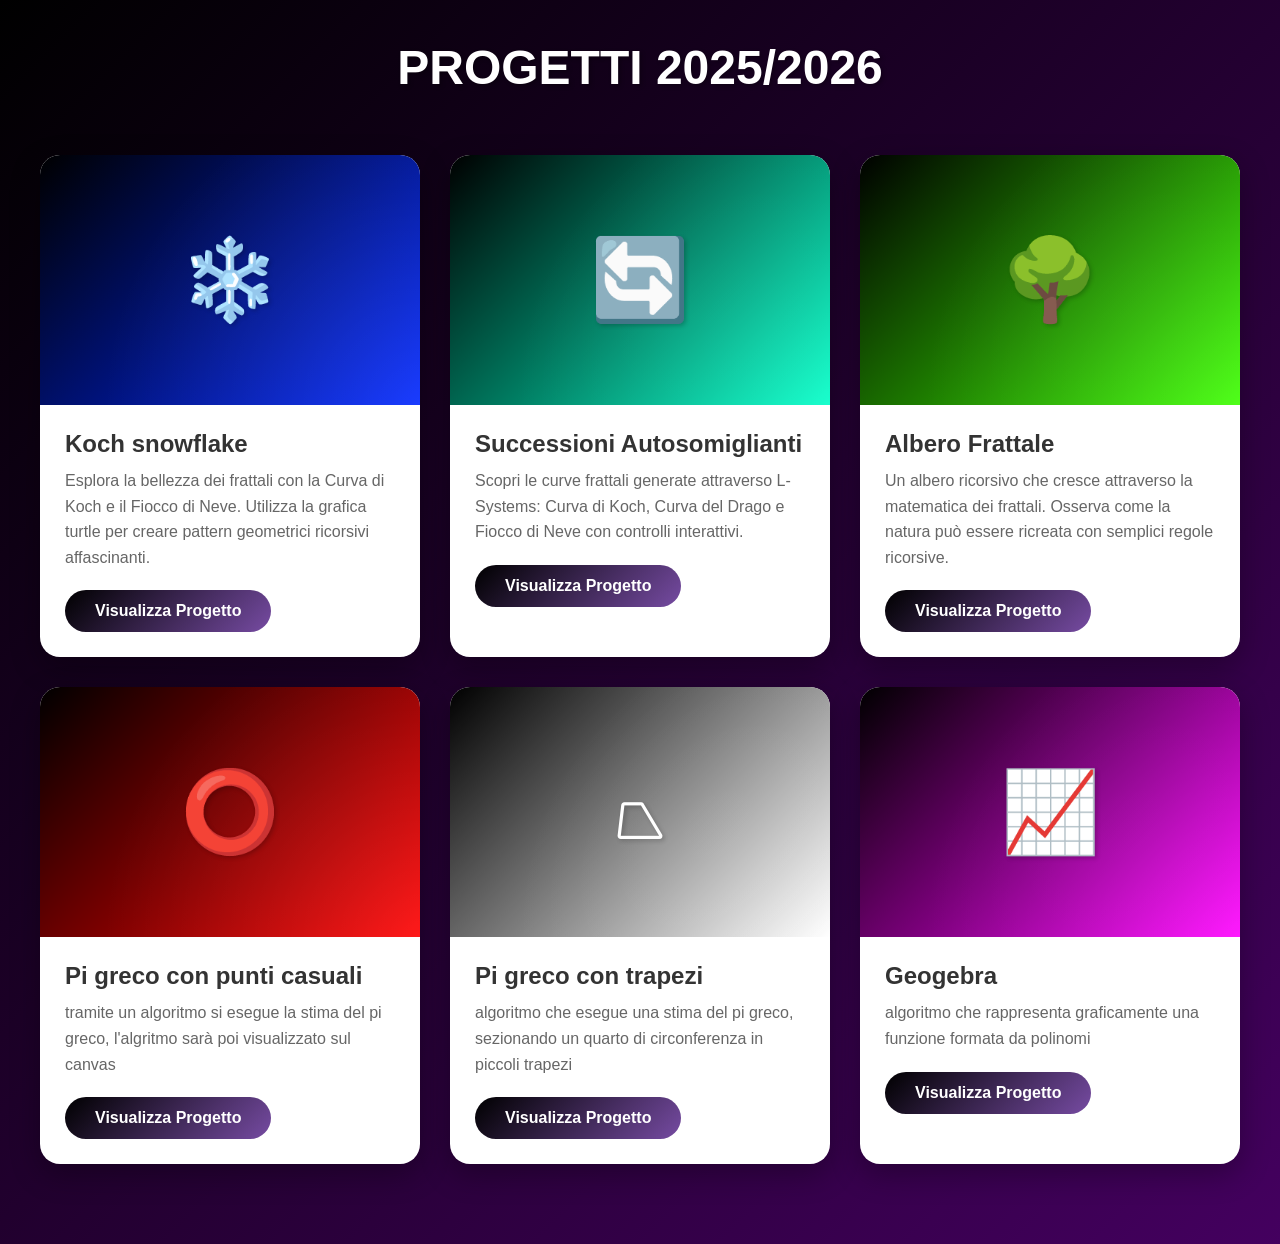
==== index.html @ 7d27c7db "Add files via upload" ====
<!DOCTYPE html>
<html lang="it">
<head>
    <meta charset="UTF-8">
    <meta name="viewport" content="width=device-width, initial-scale=1.0">
    <title>Bentama Ahmed Ramzi- Progetti</title>
    <style>
        * {
            margin: 0;
            padding: 0;
            box-sizing: border-box;
        }

        body {
            font-family: 'Segoe UI', Tahoma, Geneva, Verdana, sans-serif;
            background: linear-gradient(135deg, #000000 0%, #44005f 100%);
            min-height: 100vh;
            padding: 40px 20px;
        }

        .container {
            max-width: 1200px;
            margin: 0 auto;
        }

        header {
            text-align: center;
            color: white;
            margin-bottom: 60px;
            animation: fadeInDown 0.8s ease-out;
        }

        h1 {
            font-size: 3em;
            margin-bottom: 10px;
            text-shadow: 2px 2px 4px rgba(0,0,0,0.3);
        }

        .subtitle {
            font-size: 1.2em;
            opacity: 0.9;
        }

        .projects-grid {
            display: grid;
            grid-template-columns: repeat(auto-fit, minmax(320px, 1fr));
            gap: 30px;
            margin-bottom: 40px;
        }

        .project-card {
            background: white;
            border-radius: 20px;
            overflow: hidden;
            box-shadow: 0 10px 30px rgba(0,0,0,0.3);
            transition: transform 0.3s ease, box-shadow 0.3s ease;
            animation: fadeInUp 0.8s ease-out;
            animation-fill-mode: both;
        }

        .project-card:nth-child(1) { animation-delay: 0.1s; }
        .project-card:nth-child(2) { animation-delay: 0.2s; }
        .project-card:nth-child(3) { animation-delay: 0.3s; }
        .project-card:nth-child(4) { animation-delay: 0.1s; }
        .project-card:nth-child(5) { animation-delay: 0.2s; }
        .project-card:nth-child(6) { animation-delay: 0.3s; }

        .no-animation {
            animation-play-state: paused !important;
        }          



        .project-card:hover {
            transform: translateY(-10px);
            box-shadow: 0 15px 40px rgba(0,0,0,0.4);
        }

        .project-preview {
            height: 250px;
            background: linear-gradient(135deg, #a200ff 0%, #00eeff 100%);
            display: flex;
            align-items: center;
            justify-content: center;
            position: relative;
            overflow: hidden;
        }

        .project-preview::before {
            content: '';
            position: absolute;
            width: 200%;
            height: 200%;
            background: radial-gradient(circle, rgba(255,255,255,0.1) 0%, transparent 70%);
        }

        .preview-icon {
            font-size: 80px;
            color: white;
            z-index: 1;
            text-shadow: 2px 2px 4px rgba(0,0,0,0.2);
        }

        .project-card:nth-child(1) .project-preview {
            background: linear-gradient(135deg, #000000 0%, #0026ff 100%);
        }

        .project-card:nth-child(2) .project-preview {
            background: linear-gradient(135deg, #000000 0%, #00ffc8 100%);
        }

        .project-card:nth-child(3) .project-preview {
            background: linear-gradient(135deg, #000000 0%, #3cff00 100%);
        }

        .project-card:nth-child(4) .project-preview {
            background: linear-gradient(135deg, #000000 0%, #ff0000 100%);
        }
        .project-card:nth-child(5) .project-preview {
            background: linear-gradient(135deg, #000000 0%, #ffffff 100%);
        }
        .project-card:nth-child(6) .project-preview {
            background: linear-gradient(135deg, #000000 0%, #ff00ff 100%);
        }

        .project-preview::before {
            top: 0;
            left: 0;
        }

        .project-preview::before {
            z-index: 0;
        }
        
        .project-preview > * {
            position: relative;
            z-index: 1;
        }



        .project-info {
            padding: 25px;
        }

        .project-title {
            font-size: 1.5em;
            color: #333;
            margin-bottom: 10px;
        }

        .project-description {
            color: #666;
            line-height: 1.6;
            margin-bottom: 20px;
        }

        .project-link {
            display: inline-block;
            padding: 12px 30px;
            background: linear-gradient(135deg, #000000 0%, #764ba2 100%);
            color: white;
            text-decoration: none;
            border-radius: 25px;
            transition: all 0.3s ease;
            font-weight: 600;
        }

        .project-link:hover {
            transform: scale(1.05);
            box-shadow: 0 5px 15px rgba(102, 126, 234, 0.4);
        }

        
        @keyframes fadeInDown {
            from {
                opacity: 0;
                transform: translateY(-30px);
            }
            to {
                opacity: 1;
                transform: translateY(0);
            }
        }

        @keyframes fadeInUp {
            from {
                opacity: 0;
                transform: translateY(30px);
            }
            to {
                opacity: 1;
                transform: translateY(0);
            }
        }

        @keyframes pulse {
            0%, 100% {
                transform: scale(1);
                opacity: 1;
            }
            50% {
                transform: scale(1.1);
                opacity: 0.8;
            }
        }

        @media (max-width: 768px) {
            h1 {
                font-size: 2em;
            }
            
            .subtitle {
                font-size: 1em;
            }
            
            .projects-grid {
                grid-template-columns: 1fr;
            }
        }
    </style>
</head>
<body>
    <div class="container">
        <header>
            <h1>PROGETTI 2025/2026</h1>
        
        </header>

        <div class="projects-grid">
            <div class="project-card">
                <div class="project-preview">
                    <div class="preview-icon">❄️</div>
                </div>
                <div class="project-info">
                    <h2 class="project-title">Koch snowflake</h2>
                    <p class="project-description">
                        Esplora la bellezza dei frattali con la Curva di Koch e il Fiocco di Neve. 
                        Utilizza la grafica turtle per creare pattern geometrici ricorsivi affascinanti.
                    </p>
                    <a href="Snow.html" class="project-link">Visualizza Progetto</a>
                </div>
            </div>

            <div class="project-card">
                <div class="project-preview">
                    <div class="preview-icon">🔄</div>
                </div>
                <div class="project-info">
                    <h2 class="project-title">Successioni Autosomiglianti</h2>
                    <p class="project-description">
                        Scopri le curve frattali generate attraverso L-Systems: Curva di Koch, 
                        Curva del Drago e Fiocco di Neve con controlli interattivi.
                    </p>
                    <a href="Succesioni.html" class="project-link">Visualizza Progetto</a>
                </div>
            </div>

            <div class="project-card">
                <div class="project-preview">
                    <div class="preview-icon">🌳</div>
                </div>
                <div class="project-info">
                    <h2 class="project-title">Albero Frattale</h2>
                    <p class="project-description">
                        Un albero ricorsivo che cresce attraverso la matematica dei frattali. 
                        Osserva come la natura può essere ricreata con semplici regole ricorsive.
                    </p>
                    <a href="TREE.html" class="project-link">Visualizza Progetto</a>
                </div>
            </div>
                <div class="project-card">
                    <div class="project-preview">
                        <div class="preview-icon">⭕</div>
                    </div>
                    <div class="project-info">
                        <h2 class="project-title">Pi greco con punti casuali</h2>
                        <p class="project-description">
                            tramite un algoritmo si esegue la stima del pi greco, l'algritmo sarà poi visualizzato sul
                            canvas 
                        </p>
                        <a href="monaco.html" class="project-link">Visualizza Progetto</a>
                    </div>
                </div>
            <div class="project-card">
                <div class="project-preview">
                    <div class="preview-icon">⏢</div>
                </div>
                <div class="project-info">
                    <h2 class="project-title">Pi greco con trapezi</h2>
                    <p class="project-description">
                        algoritmo che esegue una stima del pi greco, sezionando un quarto di circonferenza in piccoli trapezi
                    </p>
                    <a href="trapezi.html" class="project-link">Visualizza Progetto</a>
                </div>
            </div>
            <div class="project-card">
                <div class="project-preview">
                    <div class="preview-icon">📈</div>
                </div>
                <div class="project-info">
                    <h2 class="project-title">Geogebra</h2>
                    <p class="project-description">
                        algoritmo che rappresenta graficamente una funzione formata da polinomi
                    </p>
                    <a href="funzione.html" class="project-link">Visualizza Progetto</a>
                </div>
            </div>
                

        </div>



        
    </div>
</body>
</html>
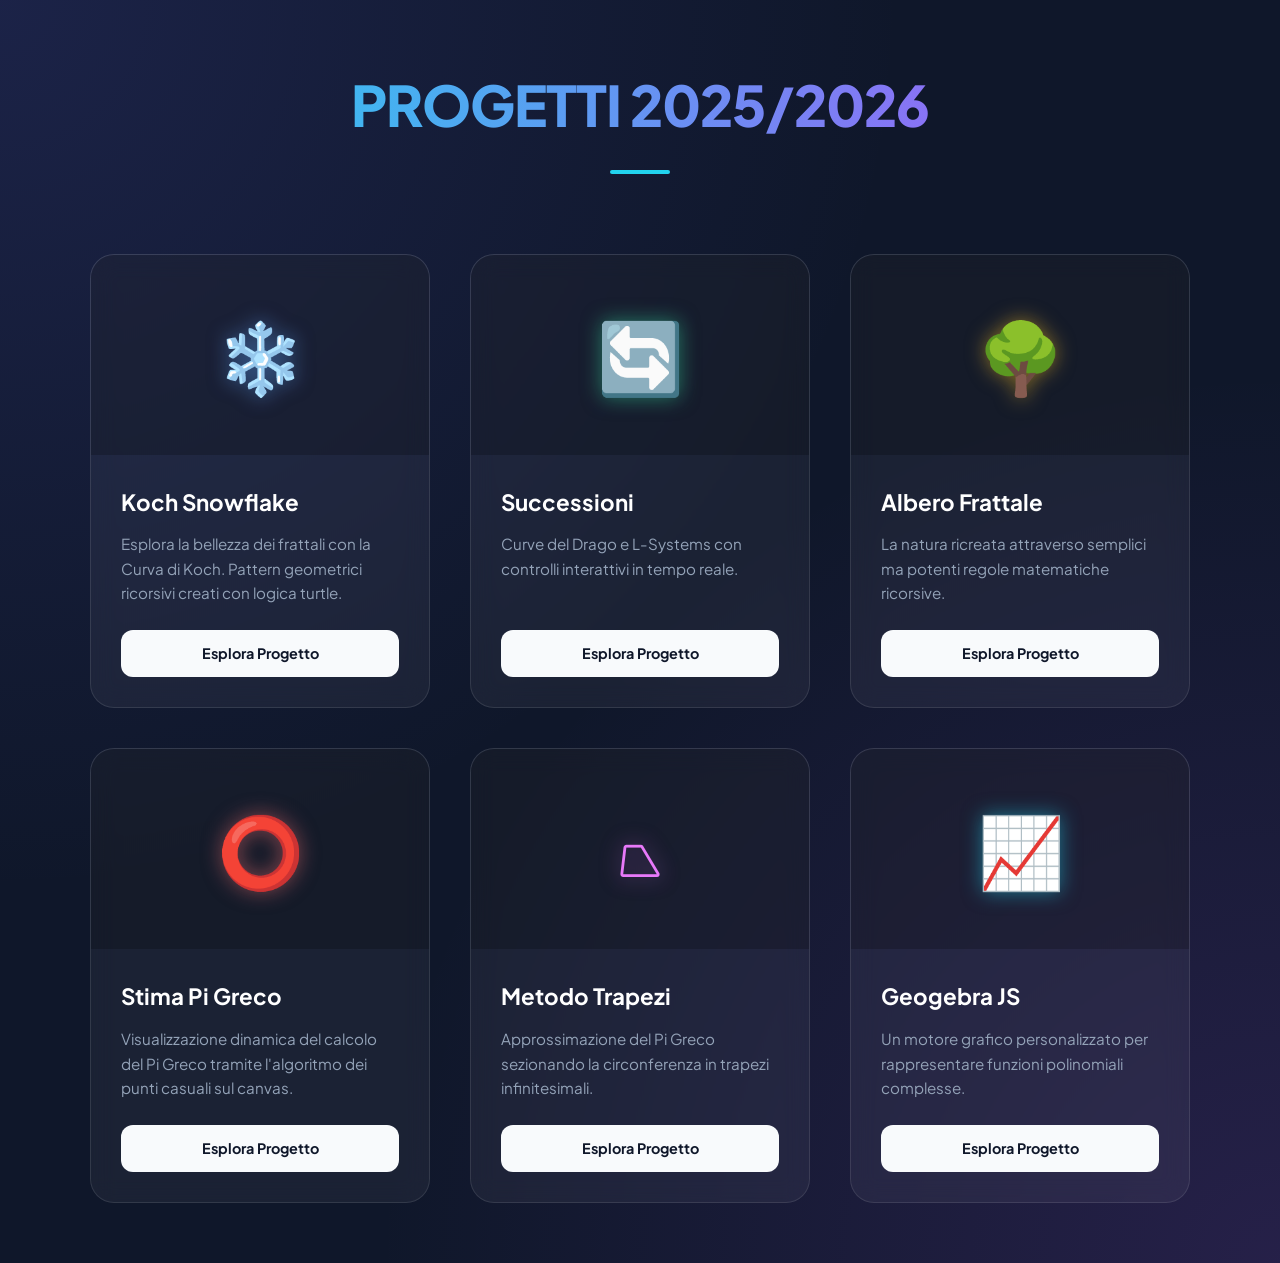
==== commit 03534ef4: "Update index.html Updated the portfolio layout and styling, improved project descriptions, and added" ====
--- a/index.html
+++ b/index.html
@@ -3,8 +3,18 @@
 <head>
     <meta charset="UTF-8">
     <meta name="viewport" content="width=device-width, initial-scale=1.0">
-    <title>Bentama Ahmed Ramzi- Progetti</title>
+    <title>Bentama Ahmed Ramzi - Portfolio</title>
+    <link href="https://fonts.googleapis.com/css2?family=Plus+Jakarta+Sans:wght@300;400;600;800&display=swap" rel="stylesheet">
     <style>
+        :root {
+            --primary: #6366f1;
+            --secondary: #a855f7;
+            --accent: #22d3ee;
+            --bg: #0f172a;
+            --card-bg: rgba(255, 255, 255, 0.05);
+            --text: #f8fafc;
+        }
+
         * {
             margin: 0;
             padding: 0;
@@ -12,211 +22,151 @@
         }
 
         body {
-            font-family: 'Segoe UI', Tahoma, Geneva, Verdana, sans-serif;
-            background: linear-gradient(135deg, #000000 0%, #44005f 100%);
+            font-family: 'Plus Jakarta Sans', sans-serif;
+            background-color: var(--bg);
+            background-image: 
+                radial-gradient(at 0% 0%, rgba(99, 102, 241, 0.15) 0px, transparent 50%),
+                radial-gradient(at 100% 100%, rgba(168, 85, 247, 0.15) 0px, transparent 50%);
+            color: var(--text);
             min-height: 100vh;
-            padding: 40px 20px;
+            padding: 60px 20px;
+            line-height: 1.6;
         }
 
         .container {
-            max-width: 1200px;
+            max-width: 1100px;
             margin: 0 auto;
         }
 
         header {
             text-align: center;
-            color: white;
-            margin-bottom: 60px;
-            animation: fadeInDown 0.8s ease-out;
+            margin-bottom: 80px;
+            position: relative;
         }
 
         h1 {
-            font-size: 3em;
-            margin-bottom: 10px;
-            text-shadow: 2px 2px 4px rgba(0,0,0,0.3);
-        }
-
-        .subtitle {
-            font-size: 1.2em;
-            opacity: 0.9;
+            font-size: 3.5rem;
+            font-weight: 800;
+            background: linear-gradient(to right, var(--accent), var(--secondary));
+            -webkit-background-clip: text;
+            -webkit-text-fill-color: transparent;
+            letter-spacing: -1px;
+            margin-bottom: 15px;
+            text-transform: uppercase;
+        }
+
+        header::after {
+            content: '';
+            display: block;
+            width: 60px;
+            height: 4px;
+            background: var(--accent);
+            margin: 20px auto;
+            border-radius: 10px;
         }
 
         .projects-grid {
             display: grid;
             grid-template-columns: repeat(auto-fit, minmax(320px, 1fr));
-            gap: 30px;
-            margin-bottom: 40px;
+            gap: 40px;
         }
 
         .project-card {
-            background: white;
-            border-radius: 20px;
+            background: var(--card-bg);
+            border: 1px solid rgba(255, 255, 255, 0.1);
+            border-radius: 24px;
             overflow: hidden;
-            box-shadow: 0 10px 30px rgba(0,0,0,0.3);
-            transition: transform 0.3s ease, box-shadow 0.3s ease;
-            animation: fadeInUp 0.8s ease-out;
-            animation-fill-mode: both;
-        }
-
-        .project-card:nth-child(1) { animation-delay: 0.1s; }
-        .project-card:nth-child(2) { animation-delay: 0.2s; }
-        .project-card:nth-child(3) { animation-delay: 0.3s; }
-        .project-card:nth-child(4) { animation-delay: 0.1s; }
-        .project-card:nth-child(5) { animation-delay: 0.2s; }
-        .project-card:nth-child(6) { animation-delay: 0.3s; }
-
-        .no-animation {
-            animation-play-state: paused !important;
-        }          
-
-
+            backdrop-filter: blur(12px);
+            transition: all 0.4s cubic-bezier(0.175, 0.885, 0.32, 1.275);
+            display: flex;
+            flex-direction: column;
+        }
 
         .project-card:hover {
-            transform: translateY(-10px);
-            box-shadow: 0 15px 40px rgba(0,0,0,0.4);
+            transform: translateY(-12px);
+            border-color: var(--accent);
+            box-shadow: 0 20px 40px rgba(0, 0, 0, 0.4), 0 0 20px rgba(34, 211, 238, 0.1);
         }
 
         .project-preview {
-            height: 250px;
-            background: linear-gradient(135deg, #a200ff 0%, #00eeff 100%);
+            height: 200px;
             display: flex;
             align-items: center;
             justify-content: center;
             position: relative;
-            overflow: hidden;
-        }
-
-        .project-preview::before {
-            content: '';
-            position: absolute;
-            width: 200%;
-            height: 200%;
-            background: radial-gradient(circle, rgba(255,255,255,0.1) 0%, transparent 70%);
-        }
+            background: rgba(0,0,0,0.2);
+        }
+
+        /* Colori dinamici icone */
+        .project-card:nth-child(1) .preview-icon { color: #60a5fa; text-shadow: 0 0 20px rgba(96, 165, 250, 0.5); }
+        .project-card:nth-child(2) .preview-icon { color: #34d399; text-shadow: 0 0 20px rgba(52, 211, 153, 0.5); }
+        .project-card:nth-child(3) .preview-icon { color: #fbbf24; text-shadow: 0 0 20px rgba(251, 191, 36, 0.5); }
+        .project-card:nth-child(4) .preview-icon { color: #f87171; text-shadow: 0 0 20px rgba(248, 113, 113, 0.5); }
+        .project-card:nth-child(5) .preview-icon { color: #e879f9; text-shadow: 0 0 20px rgba(232, 121, 249, 0.5); }
+        .project-card:nth-child(6) .preview-icon { color: #22d3ee; text-shadow: 0 0 20px rgba(34, 211, 238, 0.5); }
 
         .preview-icon {
-            font-size: 80px;
-            color: white;
-            z-index: 1;
-            text-shadow: 2px 2px 4px rgba(0,0,0,0.2);
-        }
-
-        .project-card:nth-child(1) .project-preview {
-            background: linear-gradient(135deg, #000000 0%, #0026ff 100%);
-        }
-
-        .project-card:nth-child(2) .project-preview {
-            background: linear-gradient(135deg, #000000 0%, #00ffc8 100%);
-        }
-
-        .project-card:nth-child(3) .project-preview {
-            background: linear-gradient(135deg, #000000 0%, #3cff00 100%);
-        }
-
-        .project-card:nth-child(4) .project-preview {
-            background: linear-gradient(135deg, #000000 0%, #ff0000 100%);
-        }
-        .project-card:nth-child(5) .project-preview {
-            background: linear-gradient(135deg, #000000 0%, #ffffff 100%);
-        }
-        .project-card:nth-child(6) .project-preview {
-            background: linear-gradient(135deg, #000000 0%, #ff00ff 100%);
-        }
-
-        .project-preview::before {
-            top: 0;
-            left: 0;
-        }
-
-        .project-preview::before {
-            z-index: 0;
-        }
-        
-        .project-preview > * {
-            position: relative;
-            z-index: 1;
-        }
-
-
+            font-size: 70px;
+            transition: transform 0.3s ease;
+        }
+
+        .project-card:hover .preview-icon {
+            transform: scale(1.2) rotate(5deg);
+        }
 
         .project-info {
-            padding: 25px;
+            padding: 30px;
+            flex-grow: 1;
+            display: flex;
+            flex-direction: column;
         }
 
         .project-title {
-            font-size: 1.5em;
-            color: #333;
-            margin-bottom: 10px;
+            font-size: 1.4rem;
+            font-weight: 700;
+            margin-bottom: 12px;
+            color: #fff;
         }
 
         .project-description {
-            color: #666;
-            line-height: 1.6;
-            margin-bottom: 20px;
+            font-size: 0.95rem;
+            color: #94a3b8;
+            margin-bottom: 25px;
+            flex-grow: 1;
         }
 
         .project-link {
             display: inline-block;
-            padding: 12px 30px;
-            background: linear-gradient(135deg, #000000 0%, #764ba2 100%);
+            padding: 12px 24px;
+            background: var(--text);
+            color: var(--bg);
+            text-decoration: none;
+            border-radius: 12px;
+            font-weight: 700;
+            font-size: 0.9rem;
+            text-align: center;
+            transition: all 0.3s ease;
+        }
+
+        .project-link:hover {
+            background: var(--accent);
             color: white;
-            text-decoration: none;
-            border-radius: 25px;
-            transition: all 0.3s ease;
-            font-weight: 600;
-        }
-
-        .project-link:hover {
-            transform: scale(1.05);
-            box-shadow: 0 5px 15px rgba(102, 126, 234, 0.4);
-        }
-
-        
-        @keyframes fadeInDown {
-            from {
-                opacity: 0;
-                transform: translateY(-30px);
-            }
-            to {
-                opacity: 1;
-                transform: translateY(0);
-            }
-        }
-
+            box-shadow: 0 0 15px var(--accent);
+        }
+
+        /* Animazioni Ingresso */
         @keyframes fadeInUp {
-            from {
-                opacity: 0;
-                transform: translateY(30px);
-            }
-            to {
-                opacity: 1;
-                transform: translateY(0);
-            }
-        }
-
-        @keyframes pulse {
-            0%, 100% {
-                transform: scale(1);
-                opacity: 1;
-            }
-            50% {
-                transform: scale(1.1);
-                opacity: 0.8;
-            }
+            from { opacity: 0; transform: translateY(30px); }
+            to { opacity: 1; transform: translateY(0); }
+        }
+
+        .project-card {
+            animation: fadeInUp 0.6s ease backwards;
         }
 
         @media (max-width: 768px) {
-            h1 {
-                font-size: 2em;
-            }
-            
-            .subtitle {
-                font-size: 1em;
-            }
-            
-            .projects-grid {
-                grid-template-columns: 1fr;
-            }
+            h1 { font-size: 2.2rem; }
+            body { padding: 40px 15px; }
         }
     </style>
 </head>
@@ -224,95 +174,75 @@
     <div class="container">
         <header>
             <h1>PROGETTI 2025/2026</h1>
-        
         </header>
 
         <div class="projects-grid">
-            <div class="project-card">
+            <div class="project-card" style="animation-delay: 0.1s">
                 <div class="project-preview">
                     <div class="preview-icon">❄️</div>
                 </div>
                 <div class="project-info">
-                    <h2 class="project-title">Koch snowflake</h2>
-                    <p class="project-description">
-                        Esplora la bellezza dei frattali con la Curva di Koch e il Fiocco di Neve. 
-                        Utilizza la grafica turtle per creare pattern geometrici ricorsivi affascinanti.
-                    </p>
-                    <a href="Snow.html" class="project-link">Visualizza Progetto</a>
-                </div>
-            </div>
-
-            <div class="project-card">
+                    <h2 class="project-title">Koch Snowflake</h2>
+                    <p class="project-description">Esplora la bellezza dei frattali con la Curva di Koch. Pattern geometrici ricorsivi creati con logica turtle.</p>
+                    <a href="Snow.html" class="project-link">Esplora Progetto</a>
+                </div>
+            </div>
+
+            <div class="project-card" style="animation-delay: 0.2s">
                 <div class="project-preview">
                     <div class="preview-icon">🔄</div>
                 </div>
                 <div class="project-info">
-                    <h2 class="project-title">Successioni Autosomiglianti</h2>
-                    <p class="project-description">
-                        Scopri le curve frattali generate attraverso L-Systems: Curva di Koch, 
-                        Curva del Drago e Fiocco di Neve con controlli interattivi.
-                    </p>
-                    <a href="Succesioni.html" class="project-link">Visualizza Progetto</a>
-                </div>
-            </div>
-
-            <div class="project-card">
+                    <h2 class="project-title">Successioni</h2>
+                    <p class="project-description">Curve del Drago e L-Systems con controlli interattivi in tempo reale.</p>
+                    <a href="Succesioni.html" class="project-link">Esplora Progetto</a>
+                </div>
+            </div>
+
+            <div class="project-card" style="animation-delay: 0.3s">
                 <div class="project-preview">
                     <div class="preview-icon">🌳</div>
                 </div>
                 <div class="project-info">
                     <h2 class="project-title">Albero Frattale</h2>
-                    <p class="project-description">
-                        Un albero ricorsivo che cresce attraverso la matematica dei frattali. 
-                        Osserva come la natura può essere ricreata con semplici regole ricorsive.
-                    </p>
-                    <a href="TREE.html" class="project-link">Visualizza Progetto</a>
-                </div>
-            </div>
-                <div class="project-card">
-                    <div class="project-preview">
-                        <div class="preview-icon">⭕</div>
-                    </div>
-                    <div class="project-info">
-                        <h2 class="project-title">Pi greco con punti casuali</h2>
-                        <p class="project-description">
-                            tramite un algoritmo si esegue la stima del pi greco, l'algritmo sarà poi visualizzato sul
-                            canvas 
-                        </p>
-                        <a href="monaco.html" class="project-link">Visualizza Progetto</a>
-                    </div>
-                </div>
-            <div class="project-card">
+                    <p class="project-description">La natura ricreata attraverso semplici ma potenti regole matematiche ricorsive.</p>
+                    <a href="TREE.html" class="project-link">Esplora Progetto</a>
+                </div>
+            </div>
+
+            <div class="project-card" style="animation-delay: 0.4s">
+                <div class="project-preview">
+                    <div class="preview-icon">⭕</div>
+                </div>
+                <div class="project-info">
+                    <h2 class="project-title">Stima Pi Greco</h2>
+                    <p class="project-description">Visualizzazione dinamica del calcolo del Pi Greco tramite l'algoritmo dei punti casuali sul canvas.</p>
+                    <a href="monaco.html" class="project-link">Esplora Progetto</a>
+                </div>
+            </div>
+
+            <div class="project-card" style="animation-delay: 0.5s">
                 <div class="project-preview">
                     <div class="preview-icon">⏢</div>
                 </div>
                 <div class="project-info">
-                    <h2 class="project-title">Pi greco con trapezi</h2>
-                    <p class="project-description">
-                        algoritmo che esegue una stima del pi greco, sezionando un quarto di circonferenza in piccoli trapezi
-                    </p>
-                    <a href="trapezi.html" class="project-link">Visualizza Progetto</a>
-                </div>
-            </div>
-            <div class="project-card">
+                    <h2 class="project-title">Metodo Trapezi</h2>
+                    <p class="project-description">Approssimazione del Pi Greco sezionando la circonferenza in trapezi infinitesimali.</p>
+                    <a href="trapezi.html" class="project-link">Esplora Progetto</a>
+                </div>
+            </div>
+
+            <div class="project-card" style="animation-delay: 0.6s">
                 <div class="project-preview">
                     <div class="preview-icon">📈</div>
                 </div>
                 <div class="project-info">
-                    <h2 class="project-title">Geogebra</h2>
-                    <p class="project-description">
-                        algoritmo che rappresenta graficamente una funzione formata da polinomi
-                    </p>
-                    <a href="funzione.html" class="project-link">Visualizza Progetto</a>
-                </div>
-            </div>
-                
-
+                    <h2 class="project-title">Geogebra JS</h2>
+                    <p class="project-description">Un motore grafico personalizzato per rappresentare funzioni polinomiali complesse.</p>
+                    <a href="funzione.html" class="project-link">Esplora Progetto</a>
+                </div>
+            </div>
         </div>
-
-
-
-        
     </div>
 </body>
-</html>+</html>
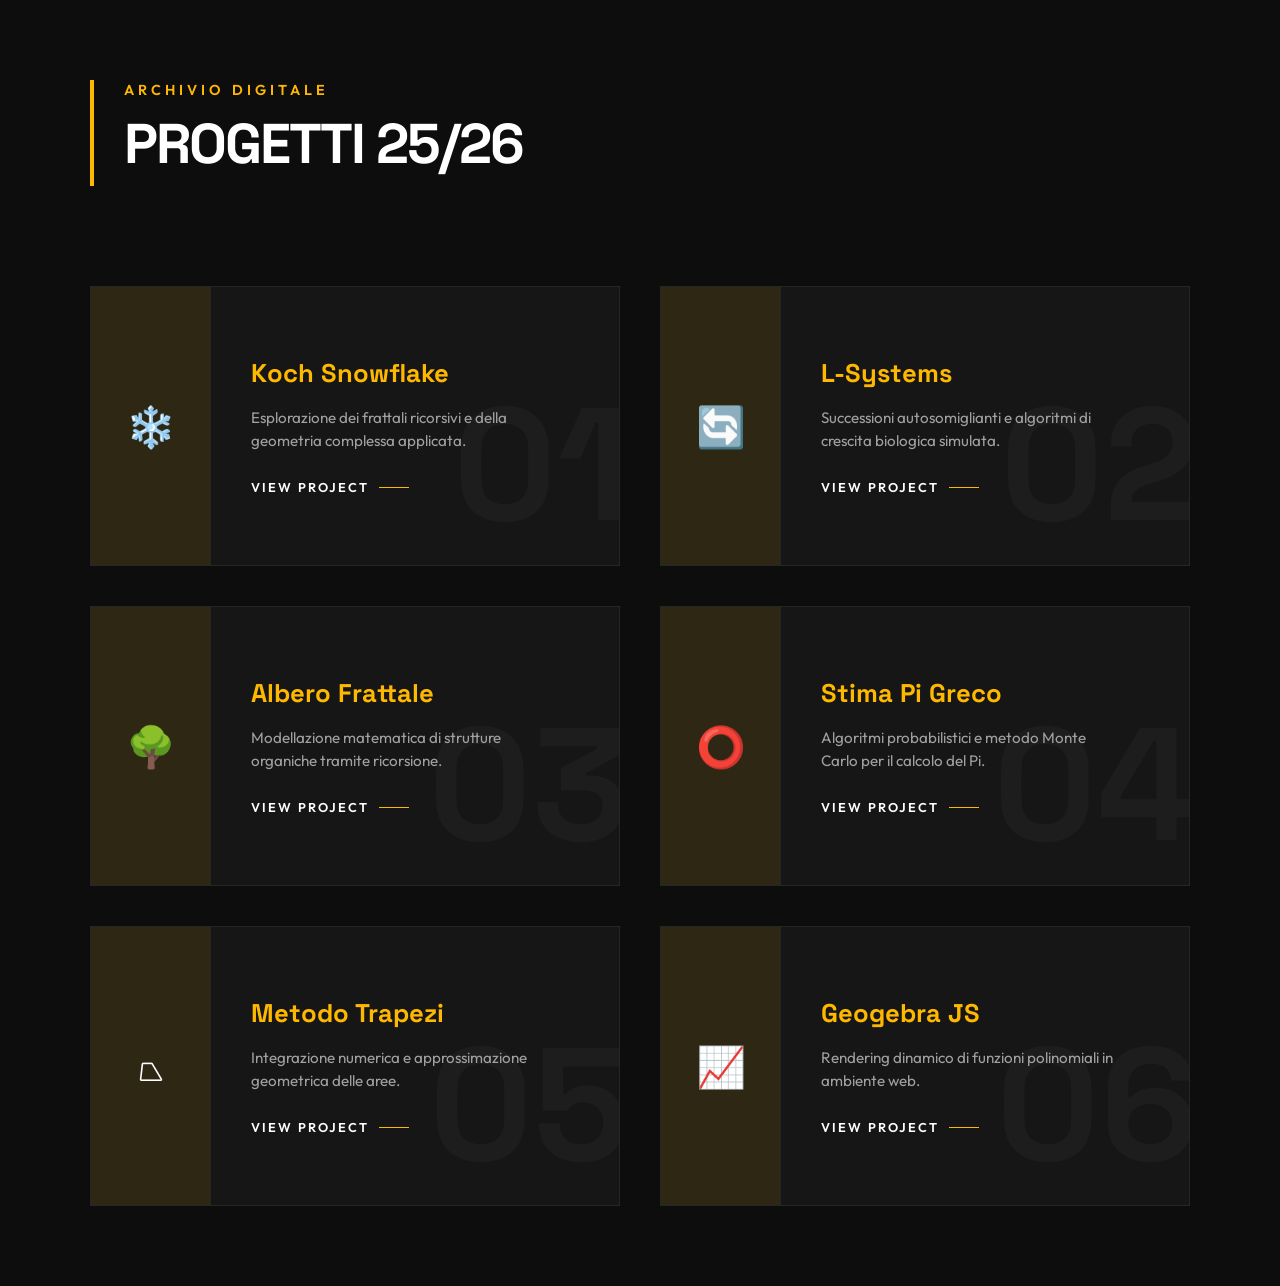
==== commit 68c5334a: "Update index.html Updated portfolio layout and styles for 2025/26." ====
--- a/index.html
+++ b/index.html
@@ -3,16 +3,17 @@
 <head>
     <meta charset="UTF-8">
     <meta name="viewport" content="width=device-width, initial-scale=1.0">
-    <title>Bentama Ahmed Ramzi - Portfolio</title>
-    <link href="https://fonts.googleapis.com/css2?family=Plus+Jakarta+Sans:wght@300;400;600;800&display=swap" rel="stylesheet">
+    <title>Bentama Ahmed Ramzi - 2025/26</title>
+    <link href="https://fonts.googleapis.com/css2?family=Space+Grotesk:wght@300;500;700&family=Outfit:wght@300;400;600&display=swap" rel="stylesheet">
     <style>
         :root {
-            --primary: #6366f1;
-            --secondary: #a855f7;
-            --accent: #22d3ee;
-            --bg: #0f172a;
-            --card-bg: rgba(255, 255, 255, 0.05);
-            --text: #f8fafc;
+            --bg: #0d0d0d;
+            --card-bg: #161616;
+            --accent: #ffb800; /* Oro/Ambra */
+            --accent-soft: rgba(255, 184, 0, 0.1);
+            --text-main: #ffffff;
+            --text-dim: #a0a0a0;
+            --border: #262626;
         }
 
         * {
@@ -22,15 +23,11 @@
         }
 
         body {
-            font-family: 'Plus Jakarta Sans', sans-serif;
+            font-family: 'Outfit', sans-serif;
             background-color: var(--bg);
-            background-image: 
-                radial-gradient(at 0% 0%, rgba(99, 102, 241, 0.15) 0px, transparent 50%),
-                radial-gradient(at 100% 100%, rgba(168, 85, 247, 0.15) 0px, transparent 50%);
-            color: var(--text);
-            min-height: 100vh;
-            padding: 60px 20px;
-            line-height: 1.6;
+            color: var(--text-main);
+            padding: 80px 20px;
+            line-height: 1.5;
         }
 
         .container {
@@ -39,207 +36,199 @@
         }
 
         header {
-            text-align: center;
-            margin-bottom: 80px;
-            position: relative;
+            margin-bottom: 100px;
+            border-left: 4px solid var(--accent);
+            padding-left: 30px;
         }
 
         h1 {
+            font-family: 'Space Grotesk', sans-serif;
             font-size: 3.5rem;
-            font-weight: 800;
-            background: linear-gradient(to right, var(--accent), var(--secondary));
-            -webkit-background-clip: text;
-            -webkit-text-fill-color: transparent;
-            letter-spacing: -1px;
-            margin-bottom: 15px;
+            font-weight: 700;
+            letter-spacing: -2px;
             text-transform: uppercase;
         }
 
-        header::after {
-            content: '';
-            display: block;
-            width: 60px;
-            height: 4px;
-            background: var(--accent);
-            margin: 20px auto;
-            border-radius: 10px;
-        }
-
+        .year-label {
+            color: var(--accent);
+            font-weight: 600;
+            letter-spacing: 4px;
+            font-size: 0.9rem;
+        }
+
+        /* Nuova Struttura Card Asimmetrica */
         .projects-grid {
             display: grid;
-            grid-template-columns: repeat(auto-fit, minmax(320px, 1fr));
+            grid-template-columns: repeat(auto-fit, minmax(450px, 1fr));
             gap: 40px;
         }
 
         .project-card {
             background: var(--card-bg);
-            border: 1px solid rgba(255, 255, 255, 0.1);
-            border-radius: 24px;
+            border: 1px solid var(--border);
+            border-radius: 0px; /* Look brutale/moderno senza arrotondamenti eccessivi */
+            display: flex;
+            position: relative;
+            height: 280px;
+            transition: all 0.4s ease;
             overflow: hidden;
-            backdrop-filter: blur(12px);
-            transition: all 0.4s cubic-bezier(0.175, 0.885, 0.32, 1.275);
-            display: flex;
-            flex-direction: column;
         }
 
         .project-card:hover {
-            transform: translateY(-12px);
             border-color: var(--accent);
-            box-shadow: 0 20px 40px rgba(0, 0, 0, 0.4), 0 0 20px rgba(34, 211, 238, 0.1);
-        }
-
-        .project-preview {
-            height: 200px;
+            transform: translateY(-5px);
+        }
+
+        /* Numero di sfondo gigante */
+        .card-number {
+            position: absolute;
+            right: -10px;
+            bottom: -20px;
+            font-size: 10rem;
+            font-weight: 800;
+            color: rgba(255, 255, 255, 0.03);
+            font-family: 'Space Grotesk', sans-serif;
+            z-index: 0;
+        }
+
+        /* Sezione Icona Laterale */
+        .card-visual {
+            width: 120px;
+            background: var(--accent-soft);
             display: flex;
             align-items: center;
             justify-content: center;
-            position: relative;
-            background: rgba(0,0,0,0.2);
-        }
-
-        /* Colori dinamici icone */
-        .project-card:nth-child(1) .preview-icon { color: #60a5fa; text-shadow: 0 0 20px rgba(96, 165, 250, 0.5); }
-        .project-card:nth-child(2) .preview-icon { color: #34d399; text-shadow: 0 0 20px rgba(52, 211, 153, 0.5); }
-        .project-card:nth-child(3) .preview-icon { color: #fbbf24; text-shadow: 0 0 20px rgba(251, 191, 36, 0.5); }
-        .project-card:nth-child(4) .preview-icon { color: #f87171; text-shadow: 0 0 20px rgba(248, 113, 113, 0.5); }
-        .project-card:nth-child(5) .preview-icon { color: #e879f9; text-shadow: 0 0 20px rgba(232, 121, 249, 0.5); }
-        .project-card:nth-child(6) .preview-icon { color: #22d3ee; text-shadow: 0 0 20px rgba(34, 211, 238, 0.5); }
-
-        .preview-icon {
-            font-size: 70px;
-            transition: transform 0.3s ease;
-        }
-
-        .project-card:hover .preview-icon {
-            transform: scale(1.2) rotate(5deg);
-        }
-
-        .project-info {
-            padding: 30px;
-            flex-grow: 1;
+            font-size: 2.5rem;
+            border-right: 1px solid var(--border);
+            transition: all 0.4s ease;
+        }
+
+        .project-card:hover .card-visual {
+            background: var(--accent);
+            color: var(--bg);
+        }
+
+        /* Sezione Contenuto */
+        .card-content {
+            padding: 40px;
             display: flex;
             flex-direction: column;
+            justify-content: center;
+            z-index: 1;
+            flex: 1;
         }
 
         .project-title {
-            font-size: 1.4rem;
-            font-weight: 700;
-            margin-bottom: 12px;
-            color: #fff;
+            font-family: 'Space Grotesk', sans-serif;
+            font-size: 1.6rem;
+            margin-bottom: 15px;
+            color: var(--accent);
         }
 
         .project-description {
+            color: var(--text-dim);
             font-size: 0.95rem;
-            color: #94a3b8;
             margin-bottom: 25px;
-            flex-grow: 1;
+            max-width: 90%;
         }
 
         .project-link {
-            display: inline-block;
-            padding: 12px 24px;
-            background: var(--text);
-            color: var(--bg);
             text-decoration: none;
-            border-radius: 12px;
-            font-weight: 700;
-            font-size: 0.9rem;
-            text-align: center;
-            transition: all 0.3s ease;
-        }
-
-        .project-link:hover {
+            color: var(--text-main);
+            font-weight: 600;
+            font-size: 0.8rem;
+            text-transform: uppercase;
+            letter-spacing: 2px;
+            display: flex;
+            align-items: center;
+            gap: 10px;
+        }
+
+        .project-link::after {
+            content: "";
+            width: 30px;
+            height: 1px;
             background: var(--accent);
-            color: white;
-            box-shadow: 0 0 15px var(--accent);
-        }
-
-        /* Animazioni Ingresso */
-        @keyframes fadeInUp {
-            from { opacity: 0; transform: translateY(30px); }
-            to { opacity: 1; transform: translateY(0); }
-        }
-
-        .project-card {
-            animation: fadeInUp 0.6s ease backwards;
+            transition: width 0.3s ease;
+        }
+
+        .project-link:hover::after {
+            width: 60px;
         }
 
         @media (max-width: 768px) {
-            h1 { font-size: 2.2rem; }
-            body { padding: 40px 15px; }
+            .projects-grid { grid-template-columns: 1fr; }
+            .project-card { height: auto; flex-direction: column; }
+            .card-visual { width: 100%; height: 80px; border-right: none; border-bottom: 1px solid var(--border); }
+            h1 { font-size: 2.5rem; }
         }
     </style>
 </head>
 <body>
     <div class="container">
         <header>
-            <h1>PROGETTI 2025/2026</h1>
+            <p class="year-label">ARCHIVIO DIGITALE</p>
+            <h1>Progetti 25/26</h1>
         </header>
 
         <div class="projects-grid">
-            <div class="project-card" style="animation-delay: 0.1s">
-                <div class="project-preview">
-                    <div class="preview-icon">❄️</div>
-                </div>
-                <div class="project-info">
+            <div class="project-card">
+                <div class="card-number">01</div>
+                <div class="card-visual">❄️</div>
+                <div class="card-content">
                     <h2 class="project-title">Koch Snowflake</h2>
-                    <p class="project-description">Esplora la bellezza dei frattali con la Curva di Koch. Pattern geometrici ricorsivi creati con logica turtle.</p>
-                    <a href="Snow.html" class="project-link">Esplora Progetto</a>
-                </div>
-            </div>
-
-            <div class="project-card" style="animation-delay: 0.2s">
-                <div class="project-preview">
-                    <div class="preview-icon">🔄</div>
-                </div>
-                <div class="project-info">
-                    <h2 class="project-title">Successioni</h2>
-                    <p class="project-description">Curve del Drago e L-Systems con controlli interattivi in tempo reale.</p>
-                    <a href="Succesioni.html" class="project-link">Esplora Progetto</a>
-                </div>
-            </div>
-
-            <div class="project-card" style="animation-delay: 0.3s">
-                <div class="project-preview">
-                    <div class="preview-icon">🌳</div>
-                </div>
-                <div class="project-info">
+                    <p class="project-description">Esplorazione dei frattali ricorsivi e della geometria complessa applicata.</p>
+                    <a href="Snow.html" class="project-link">View Project</a>
+                </div>
+            </div>
+
+            <div class="project-card">
+                <div class="card-number">02</div>
+                <div class="card-visual">🔄</div>
+                <div class="card-content">
+                    <h2 class="project-title">L-Systems</h2>
+                    <p class="project-description">Successioni autosomiglianti e algoritmi di crescita biologica simulata.</p>
+                    <a href="Succesioni.html" class="project-link">View Project</a>
+                </div>
+            </div>
+
+            <div class="project-card">
+                <div class="card-number">03</div>
+                <div class="card-visual">🌳</div>
+                <div class="card-content">
                     <h2 class="project-title">Albero Frattale</h2>
-                    <p class="project-description">La natura ricreata attraverso semplici ma potenti regole matematiche ricorsive.</p>
-                    <a href="TREE.html" class="project-link">Esplora Progetto</a>
-                </div>
-            </div>
-
-            <div class="project-card" style="animation-delay: 0.4s">
-                <div class="project-preview">
-                    <div class="preview-icon">⭕</div>
-                </div>
-                <div class="project-info">
+                    <p class="project-description">Modellazione matematica di strutture organiche tramite ricorsione.</p>
+                    <a href="TREE.html" class="project-link">View Project</a>
+                </div>
+            </div>
+
+            <div class="project-card">
+                <div class="card-number">04</div>
+                <div class="card-visual">⭕</div>
+                <div class="card-content">
                     <h2 class="project-title">Stima Pi Greco</h2>
-                    <p class="project-description">Visualizzazione dinamica del calcolo del Pi Greco tramite l'algoritmo dei punti casuali sul canvas.</p>
-                    <a href="monaco.html" class="project-link">Esplora Progetto</a>
-                </div>
-            </div>
-
-            <div class="project-card" style="animation-delay: 0.5s">
-                <div class="project-preview">
-                    <div class="preview-icon">⏢</div>
-                </div>
-                <div class="project-info">
+                    <p class="project-description">Algoritmi probabilistici e metodo Monte Carlo per il calcolo del Pi.</p>
+                    <a href="monaco.html" class="project-link">View Project</a>
+                </div>
+            </div>
+
+            <div class="project-card">
+                <div class="card-number">05</div>
+                <div class="card-visual">⏢</div>
+                <div class="card-content">
                     <h2 class="project-title">Metodo Trapezi</h2>
-                    <p class="project-description">Approssimazione del Pi Greco sezionando la circonferenza in trapezi infinitesimali.</p>
-                    <a href="trapezi.html" class="project-link">Esplora Progetto</a>
-                </div>
-            </div>
-
-            <div class="project-card" style="animation-delay: 0.6s">
-                <div class="project-preview">
-                    <div class="preview-icon">📈</div>
-                </div>
-                <div class="project-info">
+                    <p class="project-description">Integrazione numerica e approssimazione geometrica delle aree.</p>
+                    <a href="trapezi.html" class="project-link">View Project</a>
+                </div>
+            </div>
+
+            <div class="project-card">
+                <div class="card-number">06</div>
+                <div class="card-visual">📈</div>
+                <div class="card-content">
                     <h2 class="project-title">Geogebra JS</h2>
-                    <p class="project-description">Un motore grafico personalizzato per rappresentare funzioni polinomiali complesse.</p>
-                    <a href="funzione.html" class="project-link">Esplora Progetto</a>
+                    <p class="project-description">Rendering dinamico di funzioni polinomiali in ambiente web.</p>
+                    <a href="funzione.html" class="project-link">View Project</a>
                 </div>
             </div>
         </div>
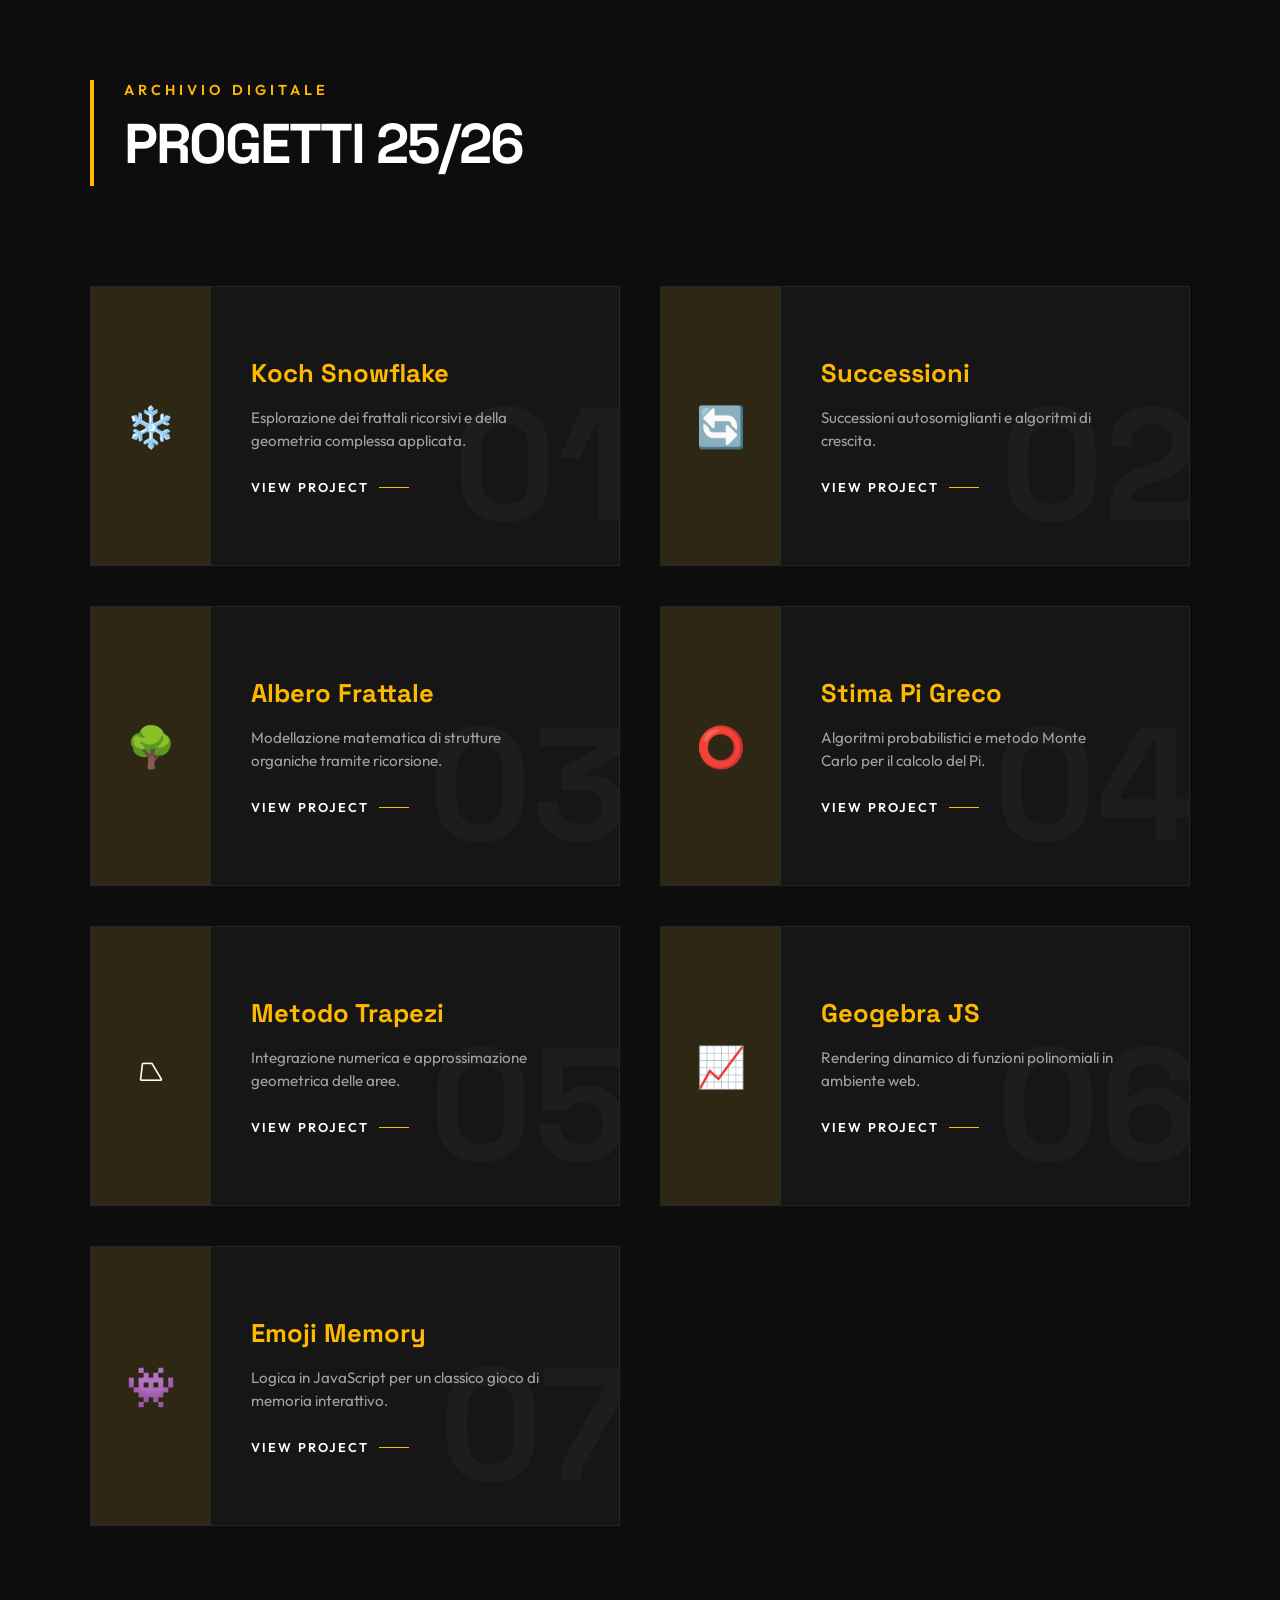
==== commit 56250af3: "Update index.html" ====
--- a/index.html
+++ b/index.html
@@ -186,8 +186,8 @@
                 <div class="card-number">02</div>
                 <div class="card-visual">🔄</div>
                 <div class="card-content">
-                    <h2 class="project-title">L-Systems</h2>
-                    <p class="project-description">Successioni autosomiglianti e algoritmi di crescita biologica simulata.</p>
+                    <h2 class="project-title">Successioni</h2>
+                    <p class="project-description">Successioni autosomiglianti e algoritmi di crescita.</p>
                     <a href="Succesioni.html" class="project-link">View Project</a>
                 </div>
             </div>
@@ -229,6 +229,16 @@
                     <h2 class="project-title">Geogebra JS</h2>
                     <p class="project-description">Rendering dinamico di funzioni polinomiali in ambiente web.</p>
                     <a href="funzione.html" class="project-link">View Project</a>
+                </div>
+            </div>
+
+            <div class="project-card">
+                <div class="card-number">07</div>
+                <div class="card-visual">👾</div>
+                <div class="card-content">
+                    <h2 class="project-title">Emoji Memory</h2>
+                    <p class="project-description">Logica in JavaScript per un classico gioco di memoria interattivo.</p>
+                    <a href="memory.html" class="project-link">View Project</a>
                 </div>
             </div>
         </div>
